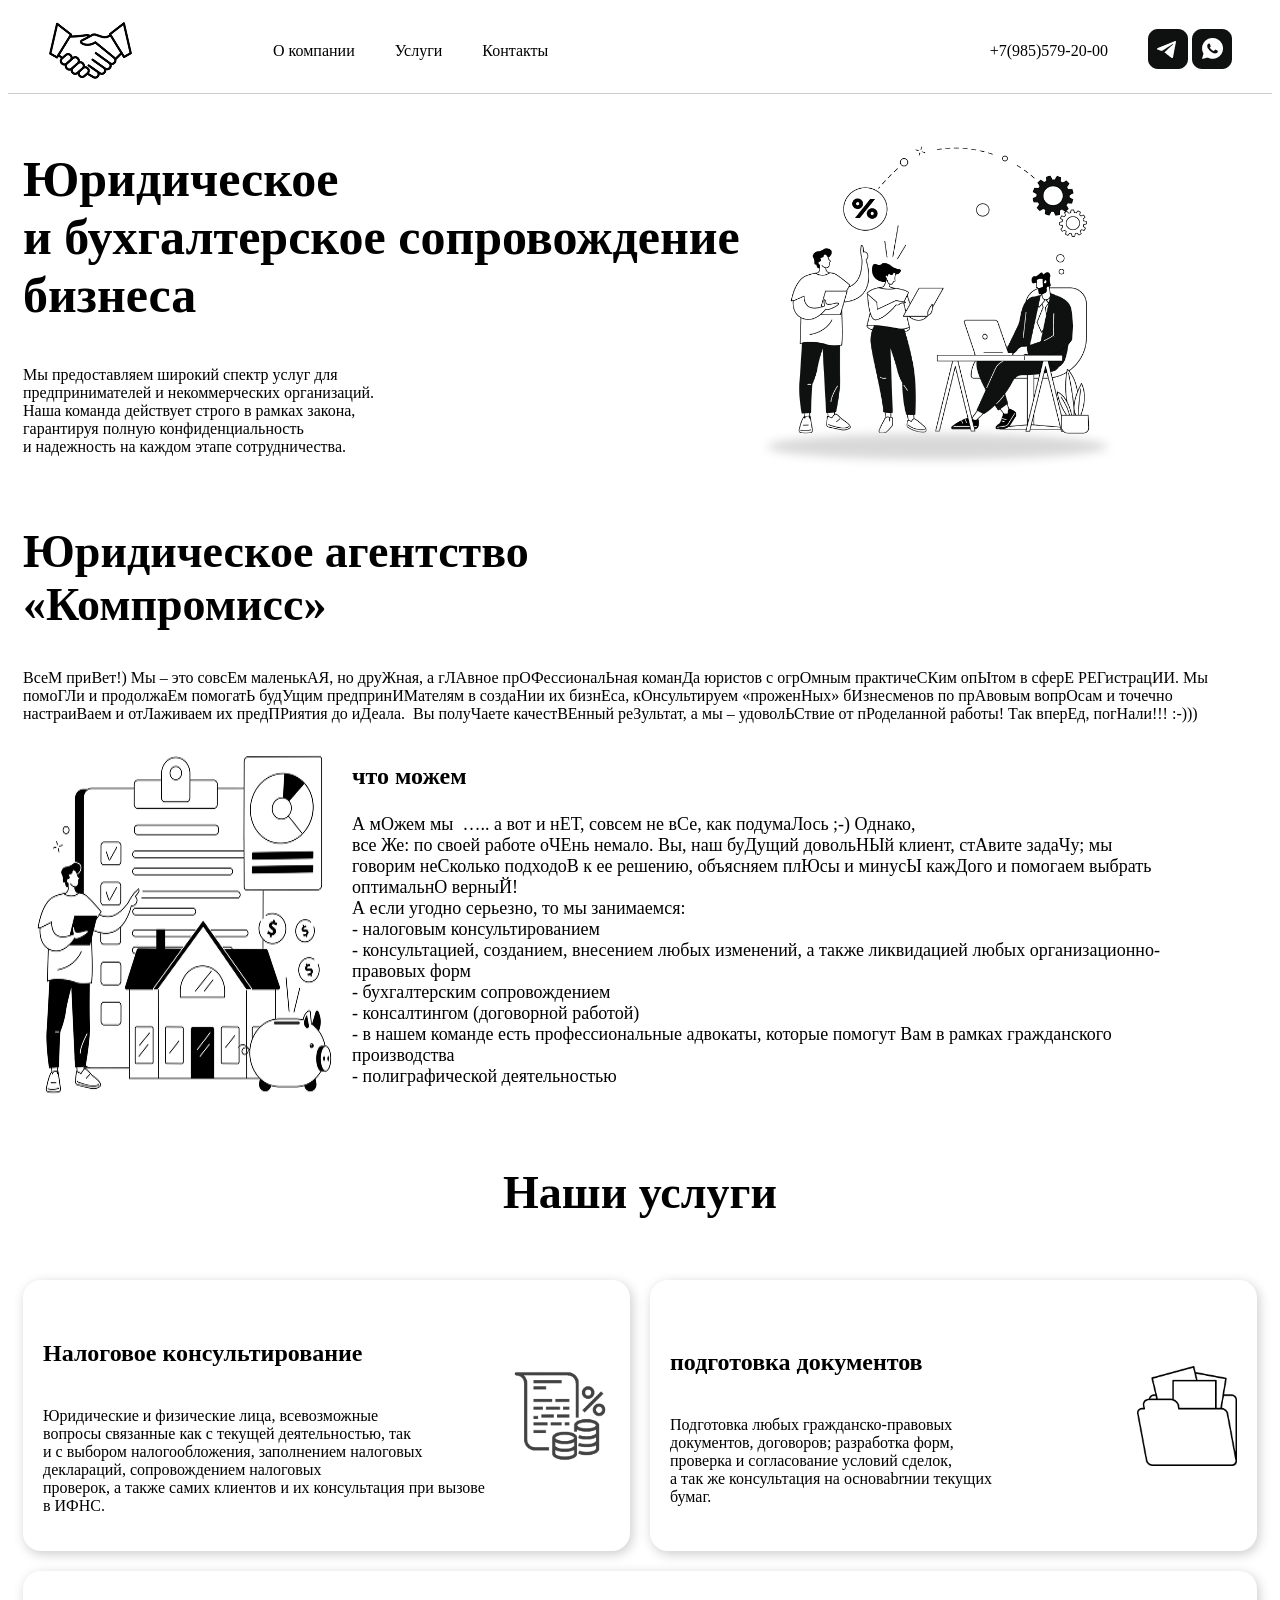
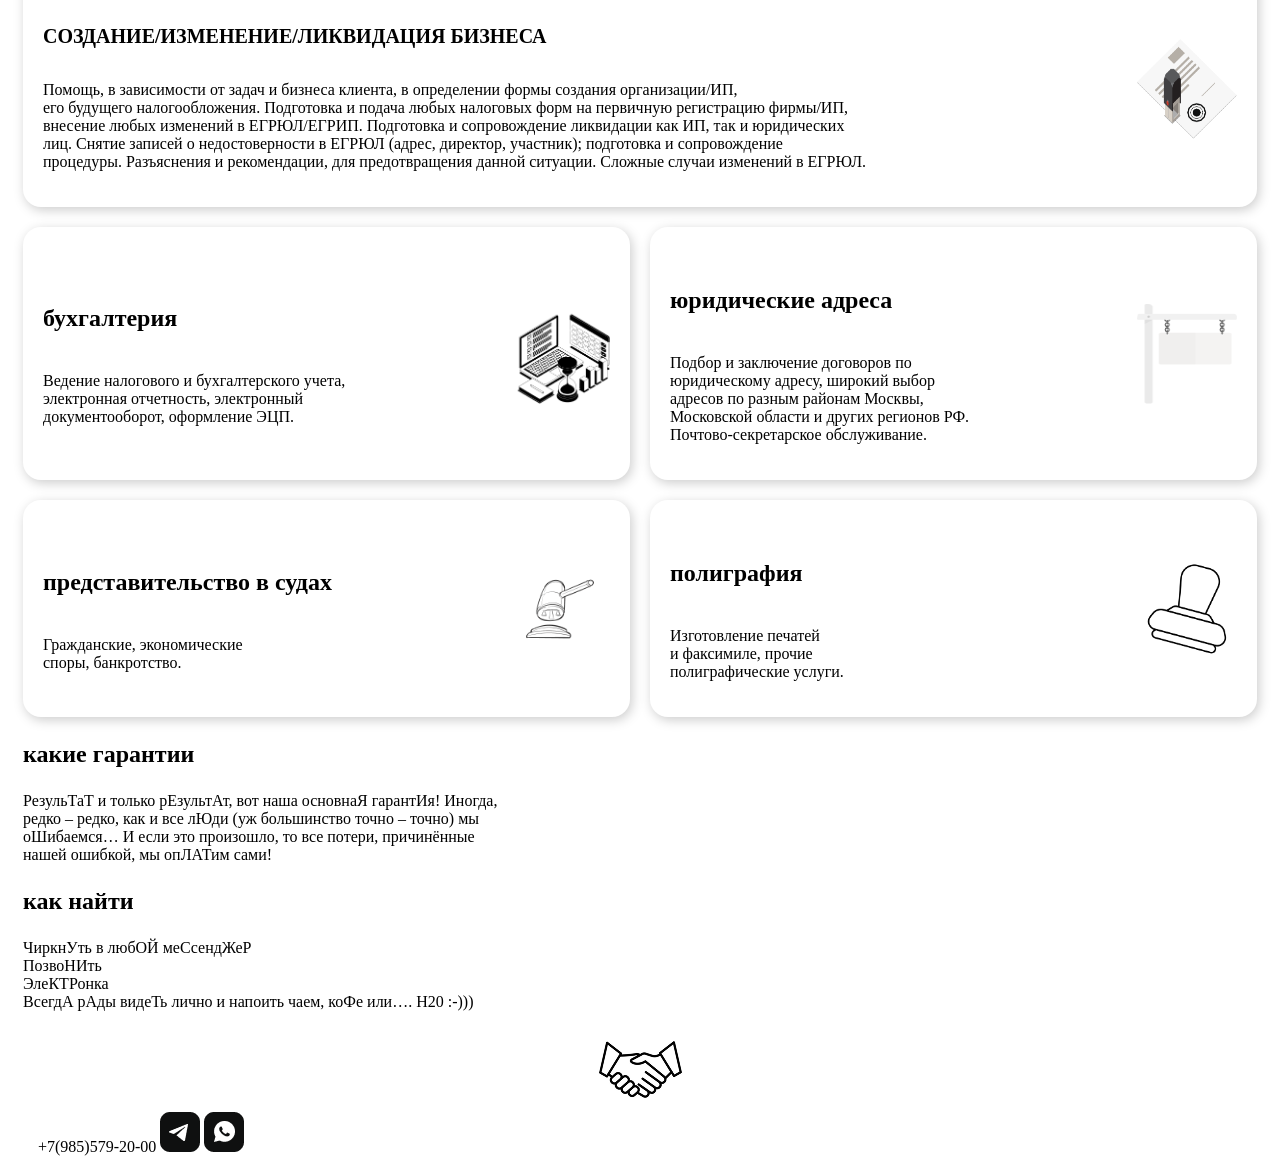
==== lesson10/index.html @ bf4ef116 "all" ====
<!DOCTYPE html>
<html lang="en">

<head>
    <meta charset="UTF-8">
    <meta name="viewport" content="width=device-width, initial-scale=1.0">
    <title>Document</title>
    <link rel="stylesheet" href="/lesson10/style.css">
</head>

<body>
    <header class="header page">
        <div class="block-left">
            <img src="/lesson10/img/free-icon-handshake-3439283 1.png" alt="">
            <ul>
                <li><a href="#company">О компании</a></li>
                <li><a href="#serivice">Услуги</a></li>
                <li><a href="#contact">Контакты</a></li>
            </ul>
        </div>
        <div class="block-right">
            <a href="tel:+79855792000">+7(985)579-20-00</a>
            <div class="">
                <img src="/lesson10/img/socials (1).png" alt="Cart">
                <img src="/lesson10/img/socials.png" alt="Cart">
            </div>
        </div>
    </header>

    <section class="container page">
        <div>
            <h1>Юридическое<br>
                и бухгалтерское сопровождение<br> бизнеса</h1>
            <p>Мы предоставляем широкий спектр услуг для<br> предпринимателей и некоммерческих организаций. <br> Наша
                команда
                действует строго в рамках закона, <br>гарантируя полную конфиденциальность<br>
                и надежность на каждом этапе сотрудничества.</p>
        </div>
        <img src="/lesson10/img/Frame 1.png" alt="">
    </section>

    <section id="company" class="page">
        <h2>Юридическое агентство <br> «Компромисс»</h2>
        <p>ВсеМ приВет!) Мы – это совсЕм маленькАЯ, но друЖная, а гЛАвное прОФессионалЬная команДа юристов с огрОмным
            практичеСКим опЫтом в сферЕ РЕГистрацИИ. Мы помоГЛи и продолжаЕм помогатЬ будУщим предпринИМателям в
            создаНии их бизнЕса, кОнсультируем «проженНых» бИзнесменов
            по прАвовым вопрОсам и точечно настраиВаем и отЛаживаем их предПРиятия до иДеала.  Вы полуЧаете качестВЕнный
            реЗультат, а мы – удоволЬСтвие
            от пРоделанной работы! Так вперЕд, погНали!!! :-)))</p>
        <div class="text-nurs">
            <img src="/lesson10/img/24070708_bwink_bld_03_single_10 1.png   " alt="">
            <div>
                <h3>что можем</h3>
                <p>А мОжем мы  ….. а вот и нЕТ, совсем не вСе, как подумаЛось ;-) Однако,<br>
                    все Же: по своей работе оЧЕнь немало. Вы, наш буДущий довольНЫй клиент, стАвите задаЧу; мы
                    <br>говорим
                    неСколько подходоВ к ее решению, объясняем плЮсы и минусЫ кажДого и помогаем выбрать<br> оптимальнО
                    верныЙ!<br>
                    А если угодно серьезно, то мы занимаемся: <br>
                    - налоговым консультированием<br>
                    - консультацией, созданием, внесением любых изменений, а также ликвидацией любых
                    организационно-<br>правовых форм<br>
                    - бухгалтерским сопровождением<br>
                    - консалтингом (договорной работой)<br>
                    - в нашем команде есть профессиональные адвокаты, которые помогут Вам в рамках гражданского<br>
                    производства<br>
                    - полиграфической деятельностью
                </p>
            </div>
        </div>
    </section>

    <section id="serivice" class="page">
        <h4>Наши услуги</h4>
        <div class="box2">
            <div class="item">
                <div>
                    <h5>Налоговое консультирование</h5>
                    <p>Юридические и физические лица, всевозможные<br> вопросы связанные как с текущей деятельностью,
                        так <br>и с выбором налогообложения, заполнением налоговых<br> деклараций, сопровождением
                        налоговых<br>
                        проверок, а также самих клиентов и их консультация при вызове<br> в ИФНС.</p>
                </div>
                <img src="/lesson10/img/money_13968594-Photoroom 1.png" alt="">
            </div>

            <div class="item">
                <div>
                    <h5>подготовка документов</h5>
                    <p>Подготовка любых гражданско-правовых <br>документов, договоров; разработка форм,<br> проверка и
                        согласование условий сделок,<br>
                        а так же консультация на основаbrнии текущих <br>бумаг.</p>
                </div>
                <img src="/lesson10/img/Vector.png" alt="">
            </div>

        </div>

        <div class="item2">
            <div>
                <h5>СОЗДАНИЕ/ИЗМЕНЕНИЕ/ЛИКВИДАЦИЯ БИЗНЕСА</h5>
                <p>Помощь, в зависимости от задач и бизнеса клиента, в определении формы создания организации/ИП,<br>
                    его будущего налогообложения. Подготовка и подача любых налоговых форм на первичную регистрацию
                    фирмы/ИП,<br> внесение любых изменений в ЕГРЮЛ/ЕГРИП. Подготовка и сопровождение ликвидации как ИП,
                    так
                    и юридических <br>лиц. Снятие записей о недостоверности в ЕГРЮЛ (адрес, директор, участник);
                    подготовка
                    и сопровождение <br>процедуры. Разъяснения и рекомендации, для предотвращения данной ситуации.
                    Сложные
                    случаи изменений
                    в ЕГРЮЛ.</p>
            </div>
            <img src="/lesson10/img/Group.png" alt="">
        </div>


        <div class="box2">
            <div class="item">
                <div>
                    <h5>бухгалтерия</h5>
                    <p>Ведение налогового и бухгалтерского учета,<br> электронная отчетность, электронный<br>
                        документооборот,
                        оформление ЭЦП.</p>
                </div>
                <img src="/lesson10/img/OBJECTS.png" alt="">
            </div>

            <div class="item">
                <div>
                    <h5>юридические адреса</h5>
                    <p>Подбор и заключение договоров по <br>юридическому адресу, широкий выбор<br> адресов по разным
                        районам
                        Москвы,<br> Московской области и других регионов РФ. <br> Почтово-секретарское обслуживание.</p>
                </div>
                <img src="/lesson10/img/Object.png" alt="">
            </div>

        </div>


        <div class="box2">
            <div class="item">
                <div>
                    <h5>представительство в судах</h5>
                    <p>Гражданские, экономические<br> споры, банкротство. </p>
                </div>
                <img src="/lesson10/img/3110985_35568 1.png" alt="">
            </div>

            <div class="item">
                <div>
                    <h5>полиграфия</h5>
                    <p>Изготовление печатей<br>
                        и факсимиле, прочие<br> полиграфические услуги.</p>
                </div>
                <img src="/lesson10/img/stamp_6678568 1.png" alt="">
            </div>

        </div>
    </section>

    <footer class="page">
        <div class="foooter">
            <div>
                <h3>какие гарантии</h3>
                <p>РезульТаТ и только рЕзультАт, вот наша основнаЯ гарантИя! Иногда,<br> редко – редко, как и все лЮди
                    (уж
                    большинство точно – точно) мы<br> оШибаемся… И если это произошло, то все потери, причинённые<br>
                    нашей
                    ошибкой,
                    мы опЛАТим сами! </p>
            </div>

            <div>
                <h3>как найти</h3>
                <p>ЧиркнУть в любОЙ меСсендЖеР<br>
                    ПозвоНИть<br>
                    ЭлеКТРонка<br>
                    ВсегдА рАды видеТь лично и напоить чаем, коФе или…. H20 :-))) </p>
            </div>
        </div>

        <div class="analog page">
             <div class="block-left page">
            <img src="/lesson10/img/free-icon-handshake-3439283 1.png" alt="">
        </div>

        <div class="analog-rigt">
            <div class="">
            <a href="tel:+79855792000">+7(985)579-20-00</a>
                <img src="/lesson10/img/socials (1).png" alt="Cart">
                <img src="/lesson10/img/socials.png" alt="Cart">
            </div>
        </div>
        </div>

    </footer>

</body>

</html>
---- lesson10/style.css ----
* {
  box-sizing: border-box;
}

.page {
  max-width: 1280px;
  width: 100%;
  margin: 0 auto;
  padding: 0 15px;
}

.header {
  /* max-width: 1280px;
  width: 100%; */
  display: flex;
  justify-content: space-between;
  /* margin: 0 auto; */
  align-items: center;
  padding: 0 40px;
  box-sizing: border-box;
  border-bottom: 1px solid #ccc;
}

ul {
  list-style-type: none;
  display: flex;
  gap: 40px;
}

a {
  text-decoration: none;
  color: black;
}

.block-left {
  display: flex;
  justify-content: center;
  align-items: center;
  gap: 100px;
}


.block-right {
  display: flex;
  justify-content: center;
  align-items: center;
  gap: 40px;
}

.container img{
  width: 400px;
}

/* section */

.container {
  /* max-width: 1280px;
  width: 100%;
  margin: 0 auto; */
  display: flex;
  align-items: center;
}

h1 {
  font-size: 50px;
}

h2 {
  font-size: 46px;
}

h3 {
  font-size: 24px;
}

.text-nurs {
  display: flex;
}

.text-nurs p {
  font-size: 18px;
}

h4 {
  text-align: center;
  font-size: 46px;
}

h5 {
  font-size: 24px;
}

.item2 h5 {
  font-size: 20px;
}

.item p {
  font-size: 16px;
}

.item {
  display: flex;
  align-items: center;
  border-radius: 18px;
  padding: 20px;
  box-shadow: 2px 3px 12px #ccc;
  width: 50%;
  justify-content: space-between;
}

.item2 {
  display: flex;
  align-items: center;
  border-radius: 18px;
  padding: 20px;
  box-shadow: 2px 3px 12px #ccc;
  margin-top: 20px;
  justify-content: space-between;
}

.box2 {
  display: flex;
  gap: 20px;
  margin: 20px 0;
}

.item img,
.item2 img {
  width: 100px;
  height: 100px;
}


.foooter {
  flex-direction: column;
}

.foooter-box>div{
  width: 100%;
}

.analog{
  flex-direction: column;
}

/* Медиа запрос - телефон экранына стиль беруу */

@media (max-width: 500px) {
  .header {
    display: none;
  }

  .container {
    flex-direction: column-reverse;
  }

  .page {
    width: 100%;
  }

  .text-nurs {
    flex-direction: column;
  }

  .item {
    width: 100%;
    flex-direction: column-reverse;
  }

  .box2{
    flex-direction: column;
  }

  .foooter{
    flex-direction: column;
  }

  h1, h2{
    font-size: 28px;
  }
}
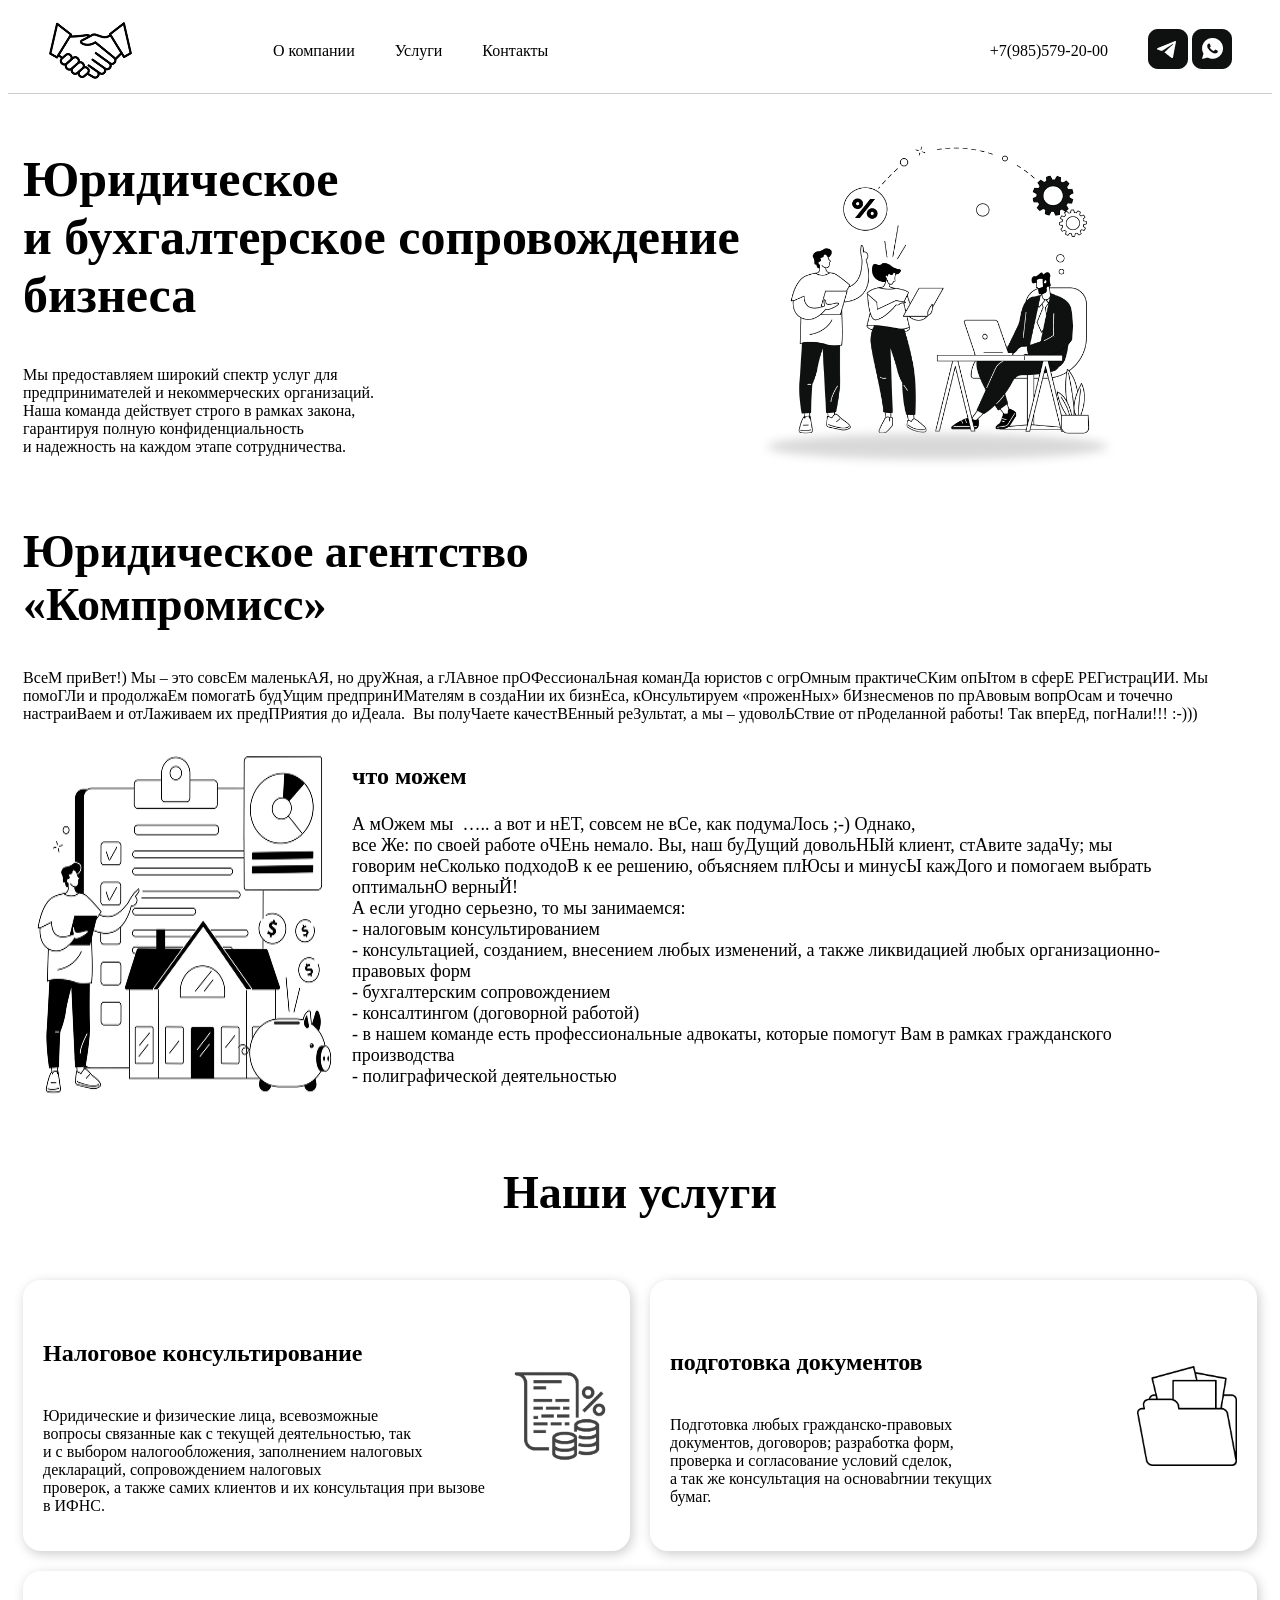
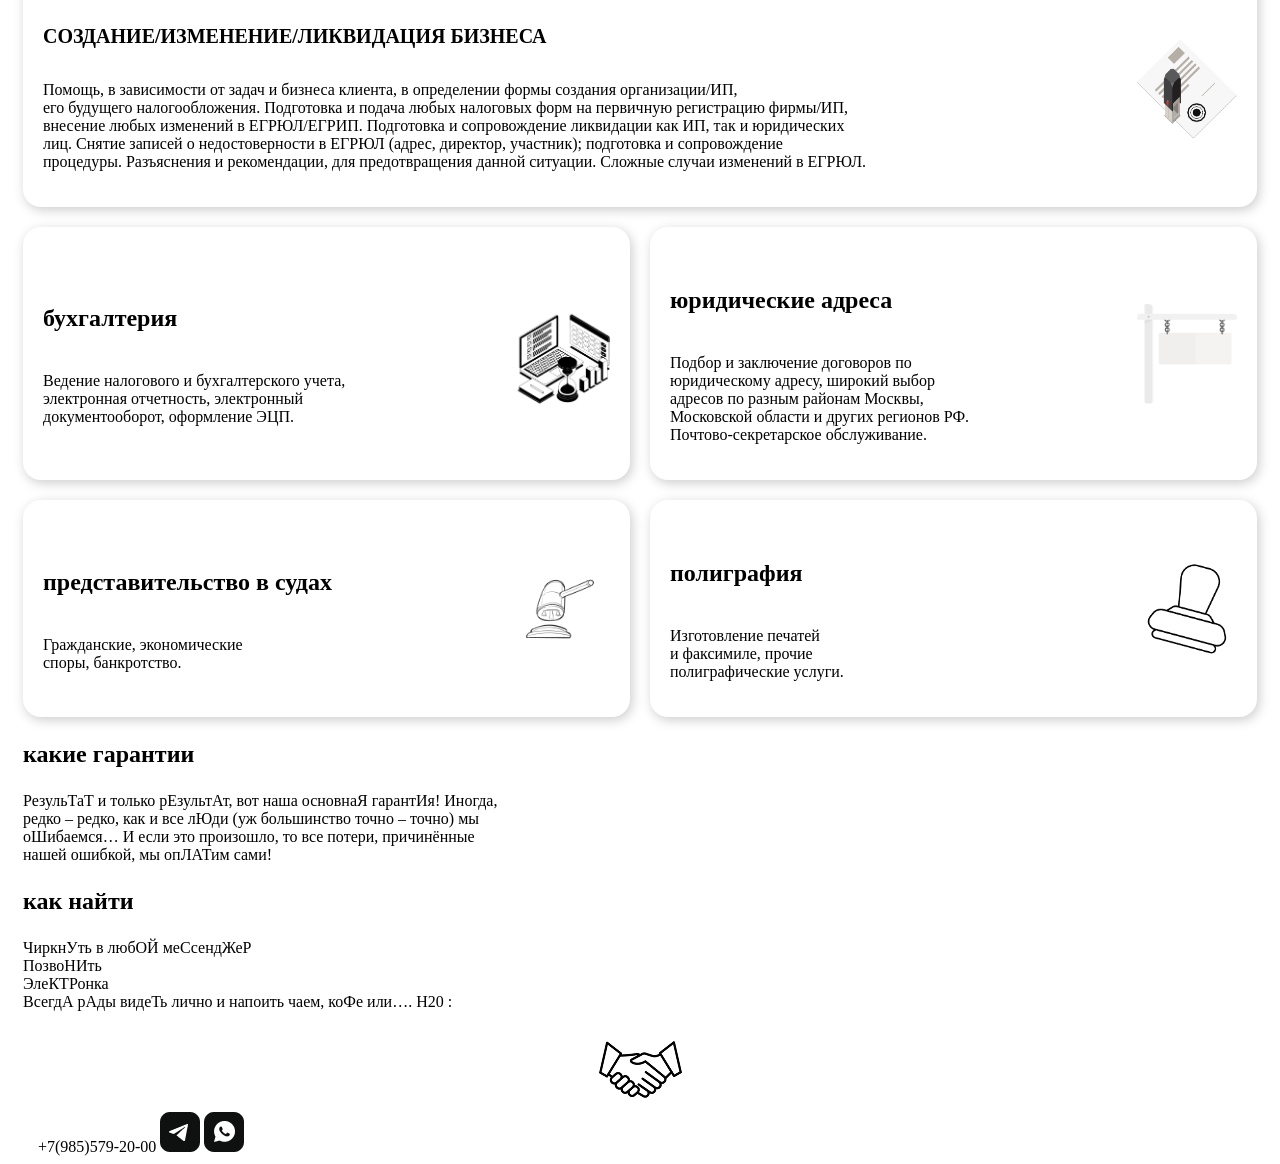
==== commit 856805bb: "размер" ====
--- a/lesson10/index.html
+++ b/lesson10/index.html
@@ -5,7 +5,7 @@
     <meta charset="UTF-8">
     <meta name="viewport" content="width=device-width, initial-scale=1.0">
     <title>Document</title>
-    <link rel="stylesheet" href="/lesson10/style.css">
+    <link rel="stylesheet" href="./style.css">
 </head>
 
 <body>
@@ -68,7 +68,7 @@
                 </p>
             </div>
         </div>
-    </section>
+    </section> 
 
     <section id="serivice" class="page">
         <h4>Наши услуги</h4>
@@ -176,7 +176,7 @@
                 <p>ЧиркнУть в любОЙ меСсендЖеР<br>
                     ПозвоНИть<br>
                     ЭлеКТРонка<br>
-                    ВсегдА рАды видеТь лично и напоить чаем, коФе или…. H20 :-))) </p>
+                    ВсегдА рАды видеТь лично и напоить чаем, коФе или…. H20 :</p>
             </div>
         </div>
 
--- a/lesson10/style.css
+++ b/lesson10/style.css
@@ -152,7 +152,7 @@
 
   .container {
     flex-direction: column-reverse;
-  }
+  } 
 
   .page {
     width: 100%;
@@ -178,4 +178,4 @@
   h1, h2{
     font-size: 28px;
   }
-}+} 
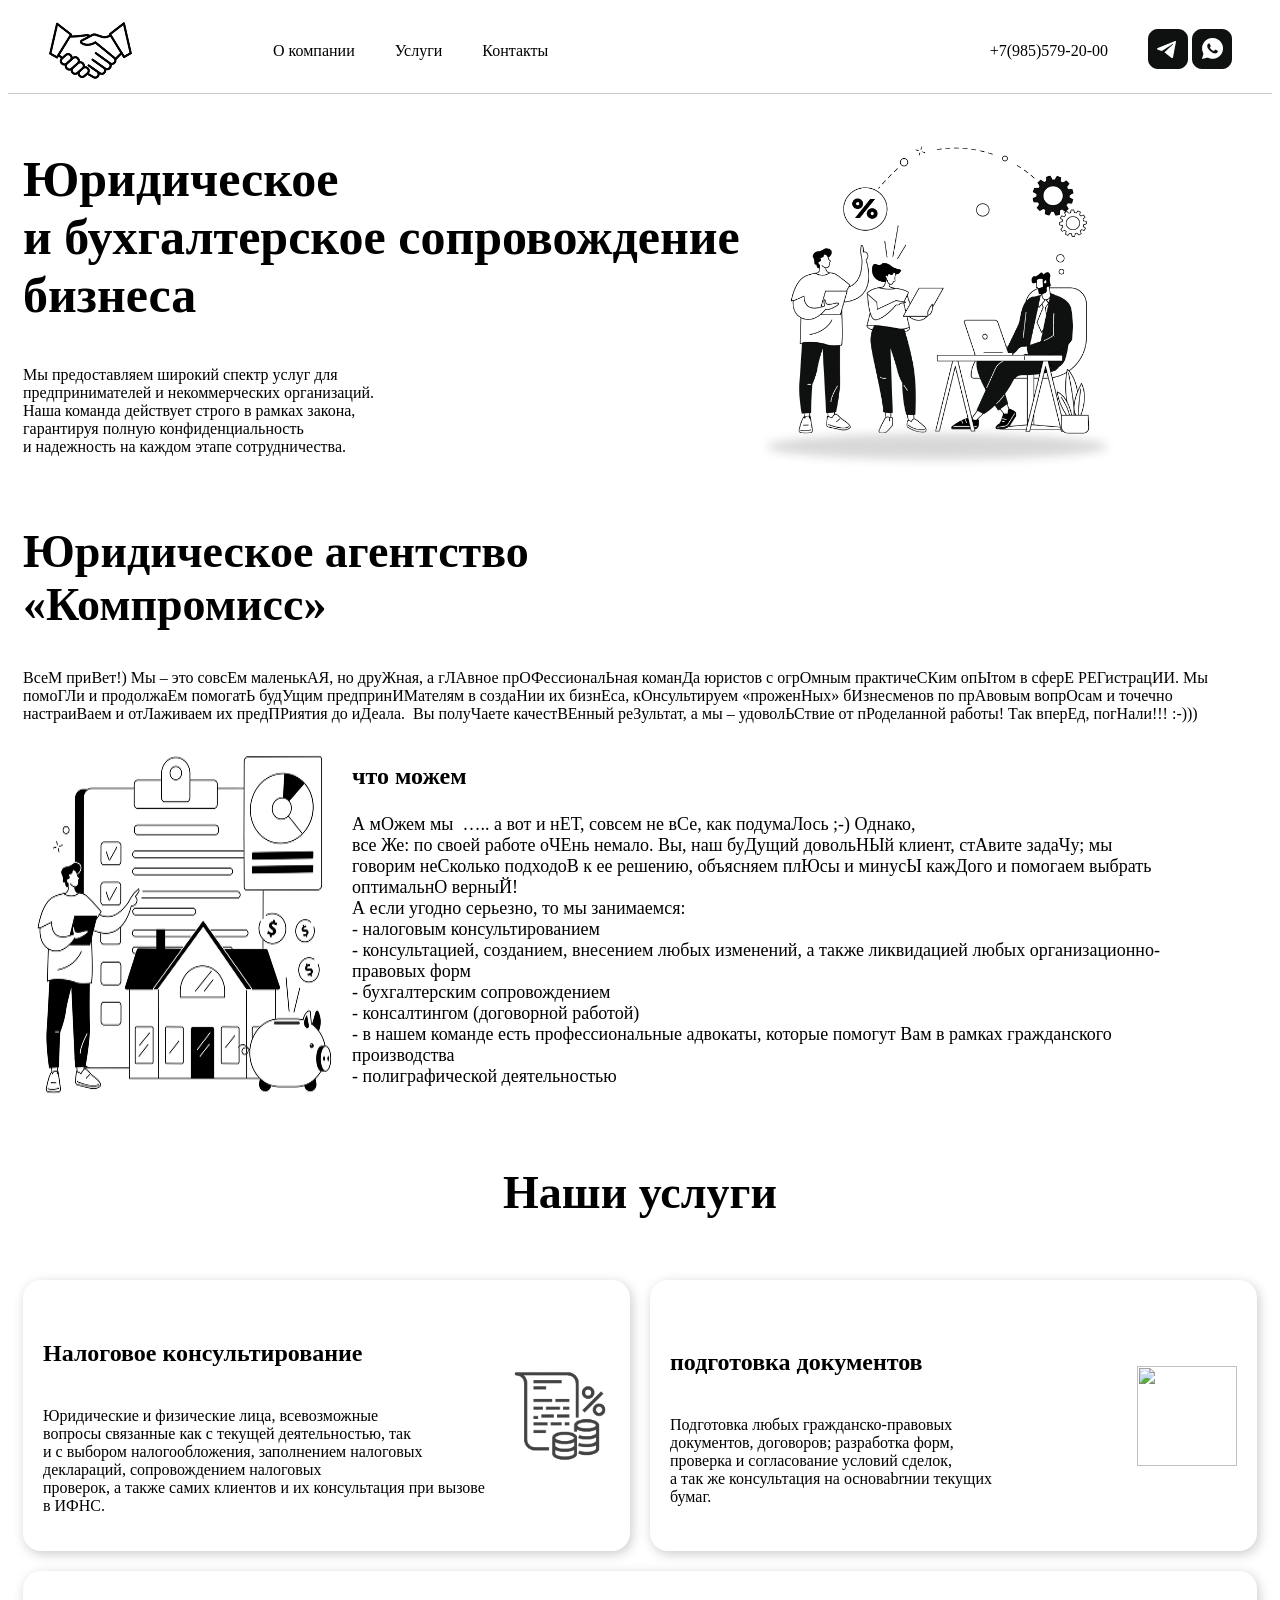
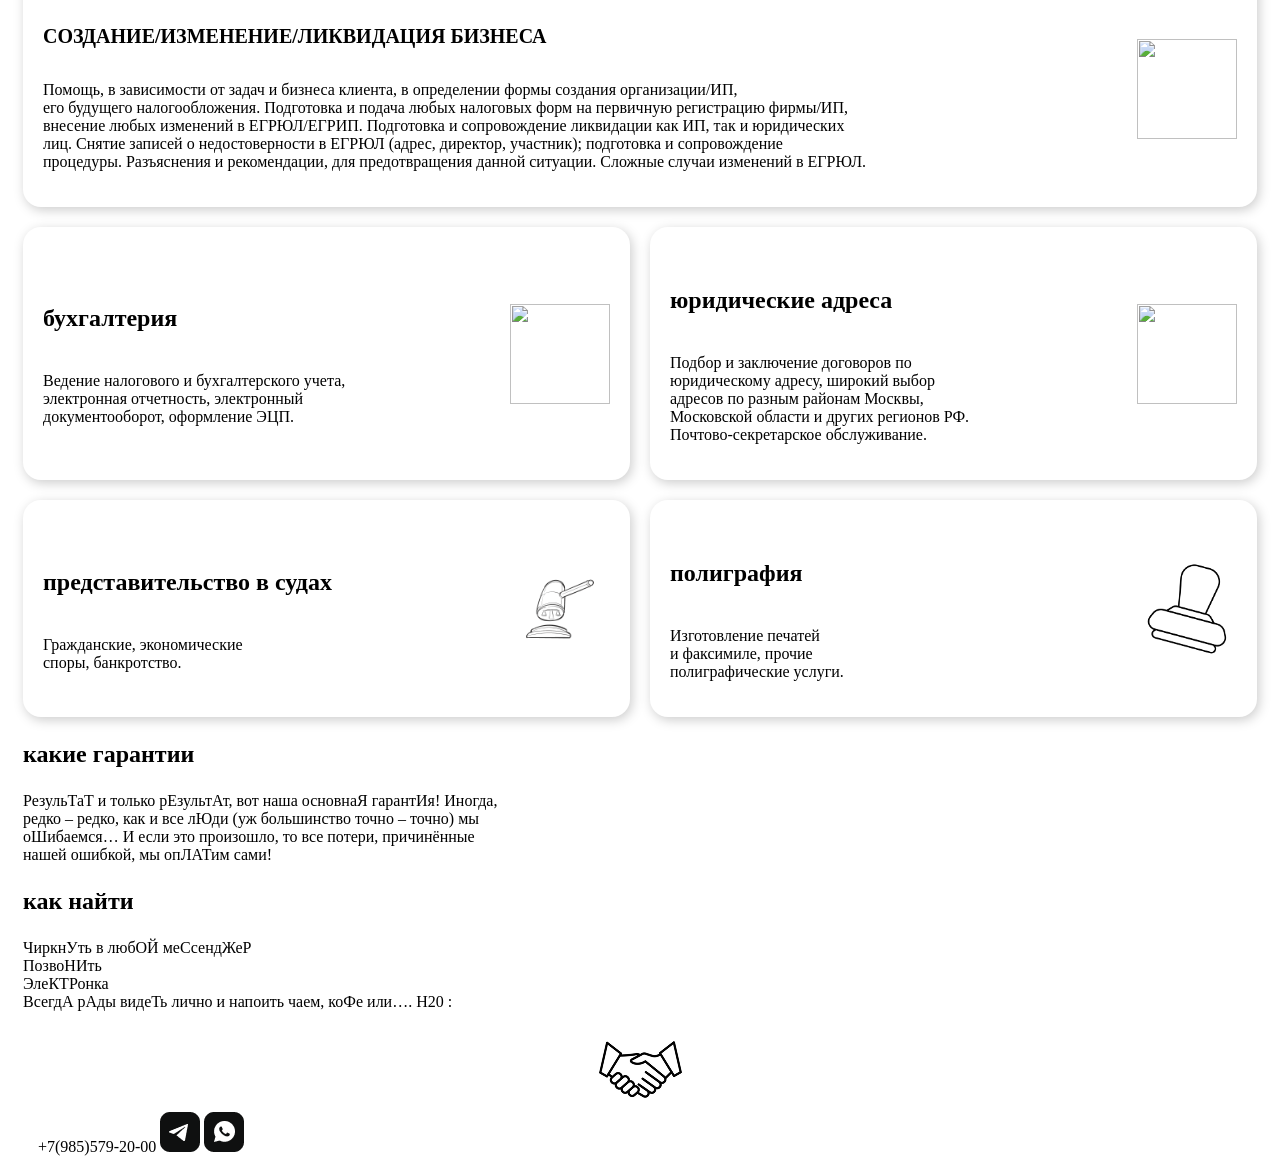
==== commit e3b07278: "имена" ====
--- a/lesson10/index.html
+++ b/lesson10/index.html
@@ -11,7 +11,7 @@
 <body>
     <header class="header page">
         <div class="block-left">
-            <img src="/lesson10/img/free-icon-handshake-3439283 1.png" alt="">
+            <img src="/lesson10/img/free-icon-handshake-34392831.png" alt="">
             <ul>
                 <li><a href="#company">О компании</a></li>
                 <li><a href="#serivice">Услуги</a></li>
@@ -21,7 +21,7 @@
         <div class="block-right">
             <a href="tel:+79855792000">+7(985)579-20-00</a>
             <div class="">
-                <img src="/lesson10/img/socials (1).png" alt="Cart">
+                <img src="/lesson10/img/socials(1).png" alt="Cart">
                 <img src="/lesson10/img/socials.png" alt="Cart">
             </div>
         </div>
@@ -36,7 +36,7 @@
                 действует строго в рамках закона, <br>гарантируя полную конфиденциальность<br>
                 и надежность на каждом этапе сотрудничества.</p>
         </div>
-        <img src="/lesson10/img/Frame 1.png" alt="">
+        <img src="/lesson10/img/frame1.png" alt="">
     </section>
 
     <section id="company" class="page">
@@ -81,7 +81,7 @@
                         налоговых<br>
                         проверок, а также самих клиентов и их консультация при вызове<br> в ИФНС.</p>
                 </div>
-                <img src="/lesson10/img/money_13968594-Photoroom 1.png" alt="">
+                <img src="/lesson10/img/money_13968594-Photoroom1.png" alt="">
             </div>
 
             <div class="item">
@@ -91,7 +91,7 @@
                         согласование условий сделок,<br>
                         а так же консультация на основаbrнии текущих <br>бумаг.</p>
                 </div>
-                <img src="/lesson10/img/Vector.png" alt="">
+                <img src="/lesson10/img/vector.png" alt="">
             </div>
 
         </div>
@@ -110,7 +110,7 @@
                     случаи изменений
                     в ЕГРЮЛ.</p>
             </div>
-            <img src="/lesson10/img/Group.png" alt="">
+            <img src="/lesson10/img/group.png" alt="">
         </div>
 
 
@@ -122,7 +122,7 @@
                         документооборот,
                         оформление ЭЦП.</p>
                 </div>
-                <img src="/lesson10/img/OBJECTS.png" alt="">
+                <img src="/lesson10/img/oBJECTS.png" alt="">
             </div>
 
             <div class="item">
@@ -132,7 +132,7 @@
                         районам
                         Москвы,<br> Московской области и других регионов РФ. <br> Почтово-секретарское обслуживание.</p>
                 </div>
-                <img src="/lesson10/img/Object.png" alt="">
+                <img src="/lesson10/img/object.png" alt="">
             </div>
 
         </div>
@@ -144,7 +144,7 @@
                     <h5>представительство в судах</h5>
                     <p>Гражданские, экономические<br> споры, банкротство. </p>
                 </div>
-                <img src="/lesson10/img/3110985_35568 1.png" alt="">
+                <img src="/lesson10/img/3110985_355681.png" alt="">
             </div>
 
             <div class="item">
@@ -153,7 +153,7 @@
                     <p>Изготовление печатей<br>
                         и факсимиле, прочие<br> полиграфические услуги.</p>
                 </div>
-                <img src="/lesson10/img/stamp_6678568 1.png" alt="">
+                <img src="/lesson10/img/stamp_66785681.png" alt="">
             </div>
 
         </div>
@@ -182,13 +182,13 @@
 
         <div class="analog page">
              <div class="block-left page">
-            <img src="/lesson10/img/free-icon-handshake-3439283 1.png" alt="">
+            <img src="/lesson10/img/free-icon-handshake-34392831.png" alt="">
         </div>
 
         <div class="analog-rigt">
             <div class="">
             <a href="tel:+79855792000">+7(985)579-20-00</a>
-                <img src="/lesson10/img/socials (1).png" alt="Cart">
+                <img src="/lesson10/img/socials(1).png" alt="Cart">
                 <img src="/lesson10/img/socials.png" alt="Cart">
             </div>
         </div>
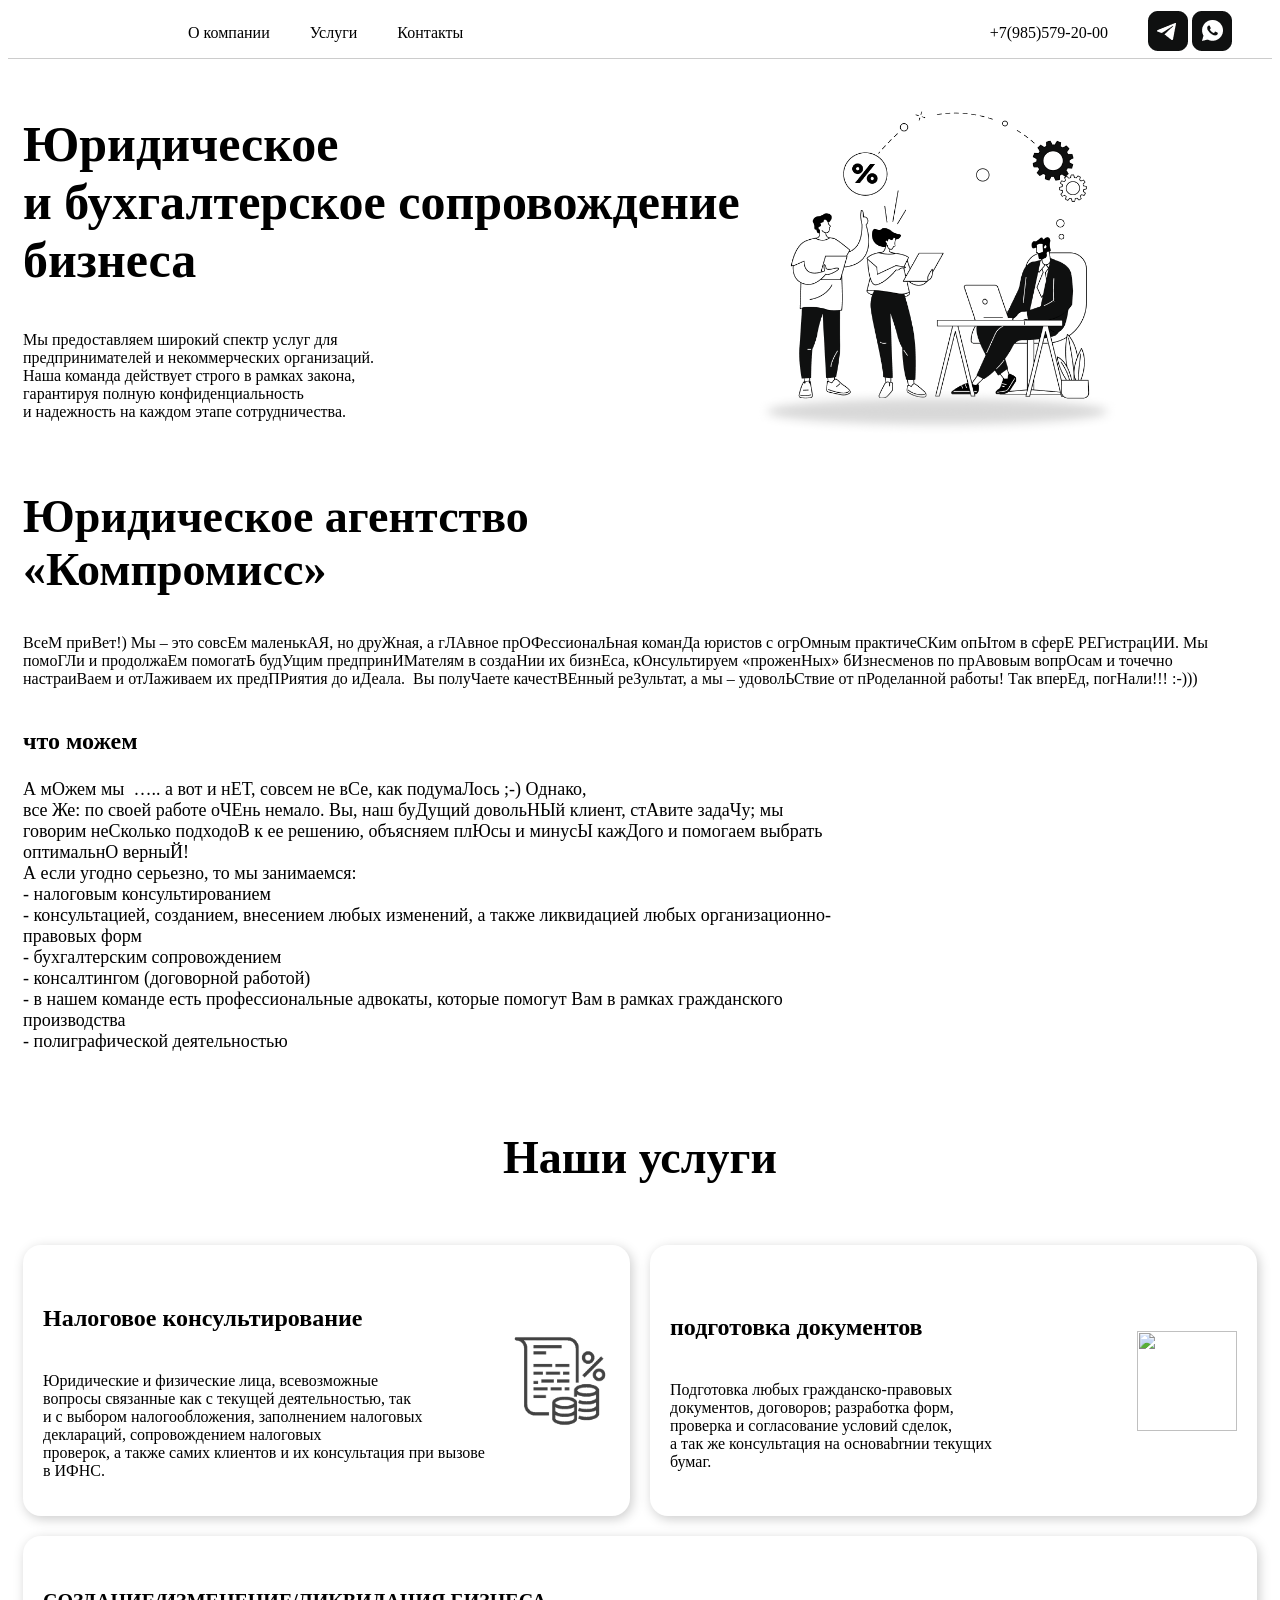
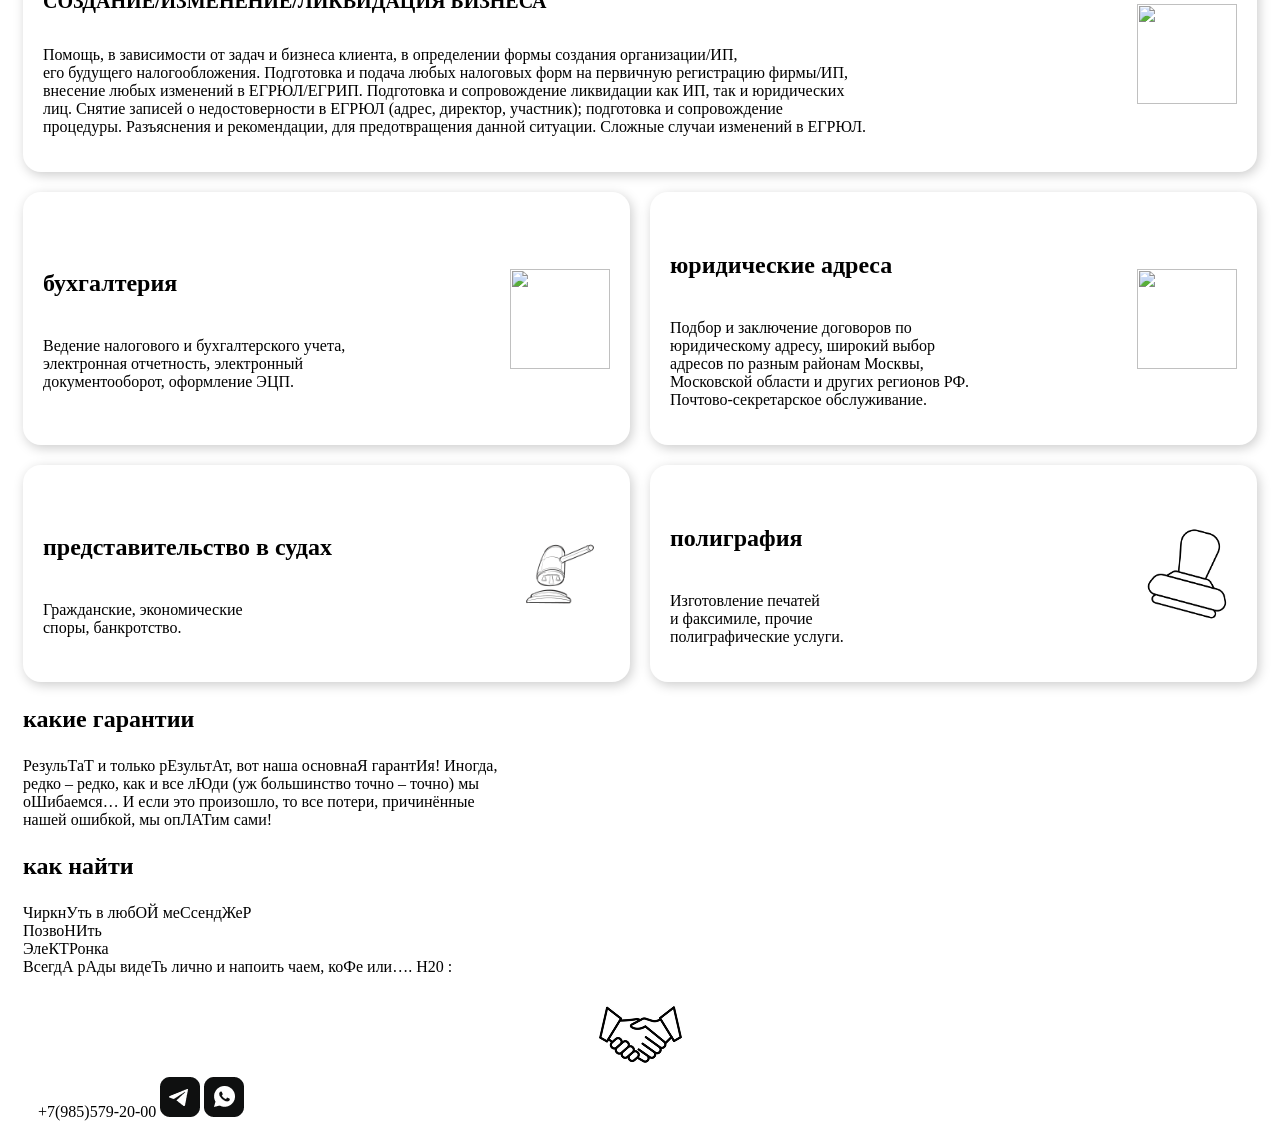
==== commit 8c7f337b: "all" ====
--- a/lesson10/index.html
+++ b/lesson10/index.html
@@ -11,7 +11,7 @@
 <body>
     <header class="header page">
         <div class="block-left">
-            <img src="/lesson10/img/free-icon-handshake-34392831.png" alt="">
+            <img src="/img/free-icon-handshake-34392831.png" alt="">
             <ul>
                 <li><a href="#company">О компании</a></li>
                 <li><a href="#serivice">Услуги</a></li>
@@ -21,8 +21,8 @@
         <div class="block-right">
             <a href="tel:+79855792000">+7(985)579-20-00</a>
             <div class="">
-                <img src="/lesson10/img/socials(1).png" alt="Cart">
-                <img src="/lesson10/img/socials.png" alt="Cart">
+                <img src="./img/socials(1).png" alt="Cart">
+                <img src="./img/socials.png" alt="Cart">
             </div>
         </div>
     </header>
@@ -36,7 +36,7 @@
                 действует строго в рамках закона, <br>гарантируя полную конфиденциальность<br>
                 и надежность на каждом этапе сотрудничества.</p>
         </div>
-        <img src="/lesson10/img/frame1.png" alt="">
+        <img src="./img/frame1.png" alt="">
     </section>
 
     <section id="company" class="page">
@@ -48,7 +48,7 @@
             реЗультат, а мы – удоволЬСтвие
             от пРоделанной работы! Так вперЕд, погНали!!! :-)))</p>
         <div class="text-nurs">
-            <img src="/lesson10/img/24070708_bwink_bld_03_single_10 1.png   " alt="">
+            <img src=./img/24070708_bwink_bld_03_single_10 1.png   " alt="">
             <div>
                 <h3>что можем</h3>
                 <p>А мОжем мы  ….. а вот и нЕТ, совсем не вСе, как подумаЛось ;-) Однако,<br>
@@ -81,7 +81,7 @@
                         налоговых<br>
                         проверок, а также самих клиентов и их консультация при вызове<br> в ИФНС.</p>
                 </div>
-                <img src="/lesson10/img/money_13968594-Photoroom1.png" alt="">
+                <img src="./img/money_13968594-Photoroom1.png" alt="">
             </div>
 
             <div class="item">
@@ -91,7 +91,7 @@
                         согласование условий сделок,<br>
                         а так же консультация на основаbrнии текущих <br>бумаг.</p>
                 </div>
-                <img src="/lesson10/img/vector.png" alt="">
+                <img src="./img/vector.png" alt="">
             </div>
 
         </div>
@@ -110,7 +110,7 @@
                     случаи изменений
                     в ЕГРЮЛ.</p>
             </div>
-            <img src="/lesson10/img/group.png" alt="">
+            <img src="./img/group.png" alt="">
         </div>
 
 
@@ -122,7 +122,7 @@
                         документооборот,
                         оформление ЭЦП.</p>
                 </div>
-                <img src="/lesson10/img/oBJECTS.png" alt="">
+                <img src="./img/oBJECTS.png" alt="">
             </div>
 
             <div class="item">
@@ -132,7 +132,7 @@
                         районам
                         Москвы,<br> Московской области и других регионов РФ. <br> Почтово-секретарское обслуживание.</p>
                 </div>
-                <img src="/lesson10/img/object.png" alt="">
+                <img src="./img/object.png" alt="">
             </div>
 
         </div>
@@ -144,7 +144,7 @@
                     <h5>представительство в судах</h5>
                     <p>Гражданские, экономические<br> споры, банкротство. </p>
                 </div>
-                <img src="/lesson10/img/3110985_355681.png" alt="">
+                <img src="./img/3110985_355681.png" alt="">
             </div>
 
             <div class="item">
@@ -153,7 +153,7 @@
                     <p>Изготовление печатей<br>
                         и факсимиле, прочие<br> полиграфические услуги.</p>
                 </div>
-                <img src="/lesson10/img/stamp_66785681.png" alt="">
+                <img src="./img/stamp_66785681.png" alt="">
             </div>
 
         </div>
@@ -182,14 +182,14 @@
 
         <div class="analog page">
              <div class="block-left page">
-            <img src="/lesson10/img/free-icon-handshake-34392831.png" alt="">
+            <img src="./img/free-icon-handshake-34392831.png" alt="">
         </div>
 
         <div class="analog-rigt">
             <div class="">
             <a href="tel:+79855792000">+7(985)579-20-00</a>
-                <img src="/lesson10/img/socials(1).png" alt="Cart">
-                <img src="/lesson10/img/socials.png" alt="Cart">
+                <img src="./img/socials(1).png" alt="Cart">
+                <img src="./img/socials.png" alt="Cart">
             </div>
         </div>
         </div>
